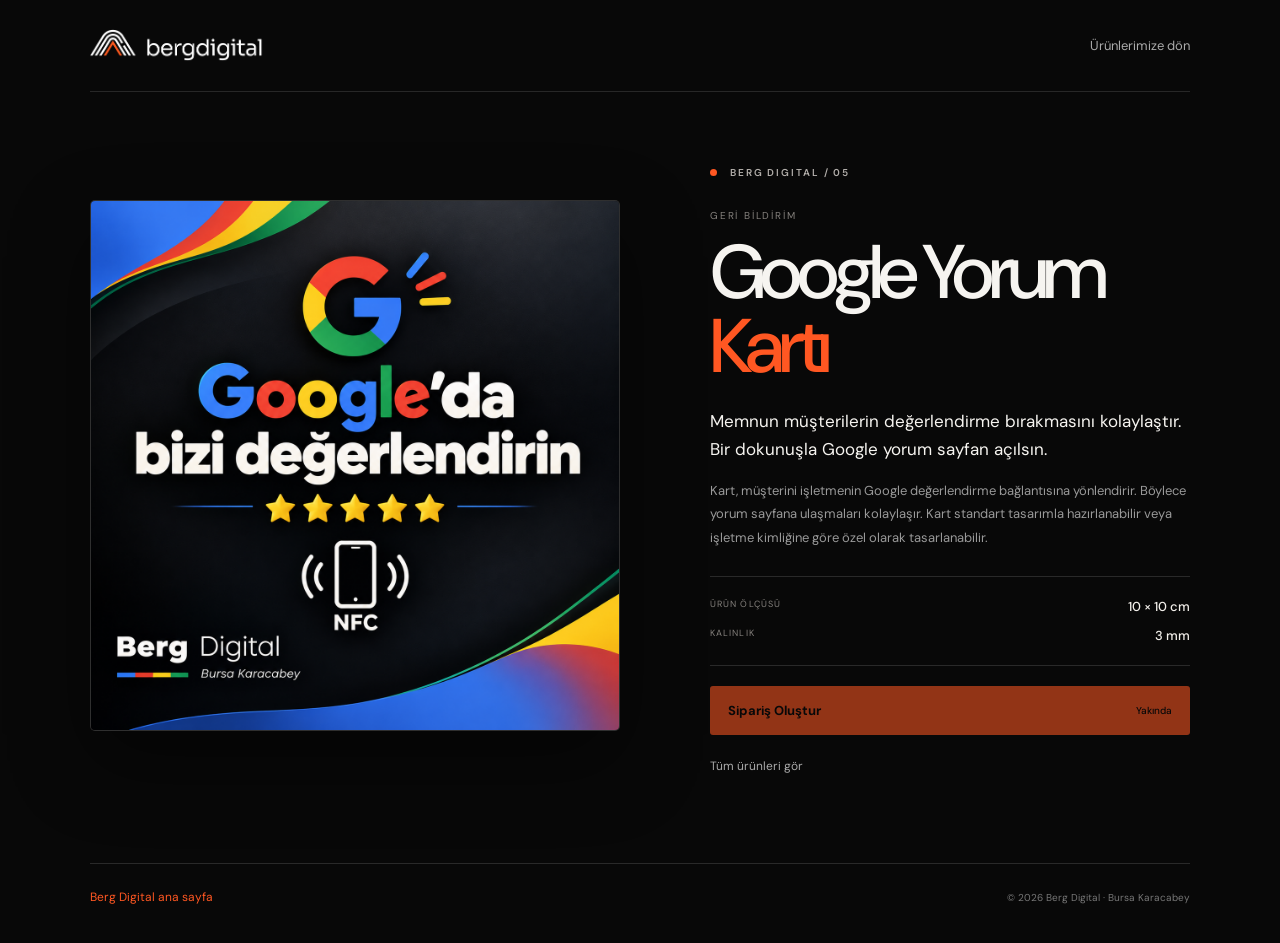
==== urun-google-yorum.html @ 89a83dd9 "Refresh transparent favicon references" ====
<!doctype html>
<html lang="tr"><head><meta charset="utf-8"><meta name="viewport" content="width=device-width, initial-scale=1"><meta name="theme-color" content="#080808"><meta name="description" content="Müşterilerin Google değerlendirme sayfana tek dokunuşla ulaşsın. Berg Digital Google yorum NFC kartı, standart veya markaya özel tasarımla."><title>Google Yorum NFC Kartı | Berg Digital</title><link rel="stylesheet" href="style-products-v2.css">  <link rel="icon" type="image/png" sizes="1024x1024" href="/favicon.png?v=transparent-20261031">

<link rel="canonical" href="https://bergdigital.com.tr/urun-google-yorum.html">
<meta property="og:type" content="product">
<meta property="og:site_name" content="Berg Digital">
<meta property="og:title" content="Google Yorum NFC Kartı | Berg Digital">
<meta property="og:description" content="Müşterilerin Google değerlendirme sayfana tek dokunuşla ulaşsın. Berg Digital Google yorum NFC kartı, standart veya markaya özel tasarımla.">
<meta property="og:url" content="https://bergdigital.com.tr/urun-google-yorum.html">
<meta property="og:image" content="https://bergdigital.com.tr/assets/products/high-quality/google-yorum.png">
<meta property="og:image:alt" content="Google yorum NFC kartı tasarımı">
<meta name="twitter:card" content="summary_large_image">
</head>
<body class="product-page"><div class="catalog-shell">
  <header class="catalog-topbar"><a class="catalog-brand" href="index.html?from=products&v=lossless-png" aria-label="Berg Digital ana sayfa"><img src="assets/bergdigital-logo.png" alt="Berg Digital"></a><a class="catalog-back" href="urunler.html?v=lossless-png">Ürünlerimize dön</a></header>
  <main class="product-detail"><div class="product-detail-image"><img src="assets/products/high-quality/google-yorum.png" alt="Google yorum NFC kartı tasarımı"></div><section class="product-detail-copy"><p class="eyebrow"><span></span> BERG DIGITAL / 05</p><p class="product-kicker">GERİ BİLDİRİM</p><h1>Google Yorum<br><em>Kartı</em></h1><p class="product-lead">Memnun müşterilerin değerlendirme bırakmasını kolaylaştır. Bir dokunuşla Google yorum sayfan açılsın.</p><p class="product-description">Kart, müşterini işletmenin Google değerlendirme bağlantısına yönlendirir. Böylece yorum sayfana ulaşmaları kolaylaşır. Kart standart tasarımla hazırlanabilir veya işletme kimliğine göre özel olarak tasarlanabilir.</p><div class="product-spec"><span>ÜRÜN ÖLÇÜSÜ</span><strong>10 × 10 cm</strong><span>KALINLIK</span><strong>3 mm</strong></div><button class="product-order" type="button" disabled aria-disabled="true">Sipariş Oluştur <span>Yakında</span></button><a class="back-to-products" href="urunler.html?v=lossless-png">Tüm ürünleri gör</a></section></main>
  <footer class="catalog-footer"><a href="index.html?from=products&v=lossless-png">Berg Digital ana sayfa</a><small>© 2026 Berg Digital · Bursa Karacabey</small></footer>
</div><script src="site-transition-v4.js"></script></body></html>
---- style-products-v2.css ----
@import url('https://fonts.googleapis.com/css2?family=DM+Sans:wght@400;500;600;700&display=swap');

:root {
  --orange: #ff5722;
  --black: #080808;
  --white: #f6f4f0;
  --muted: #a6a39f;
}

* { box-sizing: border-box; }
html { scroll-behavior: smooth; }
body { margin: 0; background: var(--black); color: var(--white); font-family: 'DM Sans', Arial, sans-serif; }
a { color: inherit; text-decoration: none; }
.site { max-width: 1600px; margin: auto; padding: 0 7vw; }
.site[inert] { visibility: hidden; }

.topbar { height: 92px; display: flex; align-items: center; justify-content: space-between; border-bottom: 1px solid #ffffff20; }
.brand img { display: block; width: 174px; height: auto; }
.topbar nav { display: flex; gap: 36px; color: #bbb; font-size: 13px; }
.topbar nav a:hover, footer a:hover { color: var(--orange); }
.nav-cta, .button { display: inline-flex; align-items: center; gap: 26px; background: var(--orange); color: #090909; font-size: 13px; font-weight: 700; padding: 15px 19px; border-radius: 3px; }

.hero { min-height: 650px; display: grid; grid-template-columns: 1fr 1fr; align-items: center; position: relative; padding: 65px 0 95px; }
.eyebrow { font-size: 10px; letter-spacing: .19em; color: #b2aeaa; font-weight: 600; }
.eyebrow > span { display: inline-block; width: 7px; height: 7px; background: var(--orange); border-radius: 50%; margin-right: 9px; }
.hero h1, .how h2 { font-size: clamp(50px, 7.3vw, 104px); line-height: .99; letter-spacing: -.075em; margin: 30px 0 24px; font-weight: 500; }
.hero h1 em, .how h2 em { font-style: normal; color: var(--orange); }
.intro-copy { max-width: 390px; color: #aaa; line-height: 1.7; font-size: 15px; margin: 0 0 27px; }
.button { padding: 17px 21px; }
.microcopy { color: #777; font-size: 10px; margin-top: 17px; }

.hero-art { height: 460px; display: grid; place-items: center; position: relative; overflow: hidden; }
.card { width: min(370px, 70vw); height: 232px; margin: 0; border-radius: 13px; overflow: hidden; position: relative; z-index: 1; transform: rotate(-9deg); background: #0a0a0a; box-shadow: 0 35px 90px #000, 0 0 0 1px #ffffff35; }
.card-symbol { position: absolute; width: 132px; height: auto; left: 50%; top: 48%; transform: translate(-50%, -50%); }
.card-wordmark { position: absolute; left: 9%; bottom: 10%; color: #fff; font-size: 11px; font-weight: 600; letter-spacing: -.035em; }
.orbit { position: absolute; width: 400px; height: 400px; border: 1px solid #ffffff12; border-radius: 50%; }
.orbit-two { width: 510px; height: 510px; border-color: #ff572222; }
.art-caption { position: absolute; bottom: 25px; right: 4%; font-size: 9px; letter-spacing: .2em; color: #777; }
.hero-index { position: absolute; bottom: 25px; left: 0; color: #777; font-size: 9px; letter-spacing: .15em; }
.hero-index span { color: var(--orange); padding: 0 8px; }

.products { border-top: 1px solid #ffffff22; padding: 90px 0; }
.products-heading { max-width: 640px; margin-bottom: 34px; }
.products-heading h2 { font-size: clamp(36px, 5.2vw, 64px); line-height: 1.05; letter-spacing: -.06em; margin: 20px 0 14px; font-weight: 500; }
.products-heading > p:last-child { color: #999; font-size: 14px; max-width: 500px; line-height: 1.7; }
.product-grid { display: grid; grid-template-columns: repeat(3, minmax(0, 1fr)); gap: 16px; }
.product-card { min-height: 210px; padding: 25px; border: 1px solid #ffffff20; border-radius: 4px; background: linear-gradient(145deg, #151515, #0d0d0d); transition: border-color .2s, transform .2s; }
.product-card:hover { border-color: #ff5722aa; transform: translateY(-3px); }
.product-number { color: var(--orange); font-size: 9px; letter-spacing: .16em; }
.product-card h3 { font-size: 17px; font-weight: 600; margin: 24px 0 8px; }
.product-card p { color: #999; font-size: 12px; line-height: 1.7; }

.how { border-top: 1px solid #ffffff22; padding: 100px 0; display: grid; grid-template-columns: 1fr 1fr; gap: 7vw; }
.how h2 { font-size: clamp(42px, 5.2vw, 68px); margin-top: 25px; }
.steps article { display: flex; gap: 26px; padding: 21px 0; border-bottom: 1px solid #ffffff22; }
.steps b { color: var(--orange); font-size: 12px; padding-top: 4px; }
.steps h3 { font-size: 16px; margin: 0 0 7px; font-weight: 500; }
.steps p { font-size: 12px; color: #999; margin: 0; }
footer { padding: 28px 0 40px; border-top: 1px solid #ffffff22; display: flex; align-items: center; gap: 28px; font-size: 12px; }
footer a { color: var(--orange); }
footer small { margin-left: auto; color: #777; }

.intro-screen { position: fixed; inset: 0; z-index: 10; background: #000; display: grid; place-items: center; overflow: hidden; transition: opacity .7s ease, visibility .7s ease; }
.intro-screen.done { opacity: 0; visibility: hidden; pointer-events: none; }
.intro-screen video { position: absolute; width: 100%; height: 100%; object-fit: contain; background: #000; }
.intro-shade { position: absolute; inset: 0; background: linear-gradient(0deg, #000b, transparent 40%, #0003); pointer-events: none; }
.intro-caption { position: absolute; bottom: 8vh; z-index: 1; display: flex; flex-direction: column; align-items: center; gap: 12px; padding: 0 20px; text-align: center; }
.intro-caption p { margin: 0; font-size: 9px; letter-spacing: .22em; color: #e6e6e6; }
#sound-hint { font-size: 9px; letter-spacing: .16em; color: var(--orange); }
.skip-button { position: absolute; z-index: 2; top: 26px; right: 28px; padding: 10px; border: 0; background: transparent; color: #ccc; font: 12px 'DM Sans', Arial, sans-serif; cursor: pointer; }
.skip-button:hover { color: var(--orange); }

@media (max-width: 720px) {
  .site { padding: 0 23px; }
  .topbar { height: 72px; }
  .brand img { width: 145px; }
  .topbar nav { display: none; }
  .nav-cta { font-size: 11px; padding: 12px; }
  .hero { grid-template-columns: 1fr; padding: 60px 0 75px; min-height: auto; }
  .hero h1 { font-size: clamp(56px, 15vw, 90px); margin: 24px 0; }
  .hero-art { height: 340px; margin-top: 16px; }
  .card { width: min(340px, 82vw); height: 215px; }
  .orbit { width: 300px; height: 300px; }
  .orbit-two { width: 380px; height: 380px; }
  .hero-index { bottom: 14px; }
  .products { padding: 72px 0; }
  .product-grid { grid-template-columns: 1fr; gap: 12px; }
  .product-card { min-height: auto; }
  .product-card h3 { margin-top: 16px; }
  .how { padding: 72px 0; grid-template-columns: 1fr; gap: 30px; }
  .how h2 { font-size: 52px; margin-bottom: 0; }
  .steps article { gap: 18px; }
  footer { flex-wrap: wrap; gap: 15px; }
  footer small { width: 100%; margin: 5px 0 0; }
  .intro-caption { bottom: 10vh; }
  .intro-caption p { line-height: 1.7; }
  .skip-button { right: 12px; top: 12px; }
}

@media (prefers-reduced-motion: reduce) {
  *, *::before, *::after { scroll-behavior: auto !important; transition: none !important; }
}

/* Product catalogue */
.catalog-page { min-height: 100vh; }
.catalog-shell { max-width: 1600px; margin: auto; padding: 0 7vw; }
.catalog-topbar { height: 92px; display: flex; align-items: center; justify-content: space-between; border-bottom: 1px solid #ffffff20; }
.catalog-brand img { display: block; width: 174px; height: auto; }
.catalog-back { color: #aaa; font-size: 13px; transition: color .2s; }
.catalog-back:hover, .catalog-footer a:hover { color: var(--orange); }
.catalog-banner { min-height: 330px; position: relative; overflow: hidden; padding: 61px 7%; border: 1px solid #ffffff20; border-top: 0; background: radial-gradient(ellipse at 91% 12%, #ff572229, transparent 40%), linear-gradient(120deg, #131313, #090909 72%); }
.catalog-banner h1 { position: relative; z-index: 1; font-size: clamp(48px, 7vw, 88px); line-height: .98; letter-spacing: -.075em; font-weight: 500; margin: 22px 0 16px; }
.catalog-banner h1 em { font-style: normal; color: var(--orange); }
.catalog-banner > p:not(.eyebrow) { position: relative; z-index: 1; color: #aaa; font-size: 14px; line-height: 1.7; max-width: 470px; margin: 0; }
.banner-wordmark { position: absolute; width: min(33%, 360px); right: 6%; top: 50%; transform: translateY(-50%); opacity: .94; }
.catalog-products { padding: 76px 0 35px; }
.catalog-heading { display: flex; align-items: end; justify-content: space-between; gap: 20px; margin-bottom: 27px; }
.catalog-heading h2 { font-size: clamp(38px, 5vw, 60px); letter-spacing: -.065em; font-weight: 500; margin: 12px 0 0; }
.catalog-heading > p { color: #999; font-size: 13px; margin: 0 0 9px; }
.catalog-grid { display: grid; grid-template-columns: repeat(3, minmax(0, 1fr)); gap: 18px; align-items: start; }
.catalog-card { display: block; color: inherit; text-decoration: none; border: 1px solid #ffffff20; background: #101010; border-radius: 5px; overflow: hidden; transition: border-color .2s, transform .2s; }
.catalog-card:hover { border-color: #ff5722aa; transform: translateY(-3px); }
.catalog-card > img { display: block; width: 100%; aspect-ratio: 1; object-fit: cover; background: #171717; }
.catalog-card-title { display: flex; flex-direction: column; padding: 19px 20px 20px; }
.catalog-card-title small { color: var(--orange); letter-spacing: .15em; font-size: 9px; }
.catalog-card-title b { font-weight: 600; font-size: 19px; margin: 9px 0 15px; }
.catalog-card-title i { display: flex; justify-content: space-between; align-items: center; color: #999; font-size: 11px; font-style: normal; }
.catalog-card-title i span { color: var(--orange); font-size: 18px; transition: transform .2s; }
.catalog-note { color: #777; font-size: 11px; margin-top: 22px; }
.catalog-footer { border-top: 1px solid #ffffff22; padding: 25px 0 38px; display: flex; justify-content: space-between; gap: 20px; color: #999; font-size: 12px; }
.catalog-footer a { color: var(--orange); }
.catalog-footer small { color: #777; }
@media (max-width: 900px) {
  .catalog-grid { grid-template-columns: repeat(2, minmax(0, 1fr)); }
  .banner-wordmark { width: min(30%, 250px); right: 4%; }
  .catalog-banner { padding-left: 5%; }
}
@media (max-width: 620px) {
  .catalog-shell { padding: 0 20px; }
  .catalog-topbar { height: 72px; }
  .catalog-brand img { width: 145px; }
  .catalog-banner { min-height: auto; padding: 43px 24px 185px; }
  .catalog-banner h1 { font-size: clamp(48px, 14vw, 72px); }
  .catalog-banner > p:not(.eyebrow) { font-size: 13px; }
  .banner-wordmark { width: min(72%, 260px); right: 24px; top: auto; bottom: 24px; transform: none; }
  .catalog-products { padding-top: 55px; }
  .catalog-heading { display: block; }
  .catalog-heading > p { margin-top: 12px; }
  .catalog-grid { grid-template-columns: 1fr; gap: 14px; }
  .catalog-card > img { aspect-ratio: 1.08; }
  .catalog-footer { flex-direction: column; }
}

/* Individual NFC product pages */
.product-detail { display: grid; grid-template-columns: minmax(0, 1.05fr) minmax(340px, .95fr); align-items: center; gap: clamp(38px, 7vw, 100px); padding: 64px 0 88px; }
.product-detail-image { border: 1px solid #ffffff20; border-radius: 5px; overflow: hidden; background: #111; box-shadow: 0 30px 80px #0007; }
.product-detail-image img { display: block; width: 100%; height: auto; }
.product-detail-copy { max-width: 520px; }
.product-kicker { color: #85817d; letter-spacing: .18em; font-size: 10px; margin: 30px 0 -14px; }
.product-detail-copy h1 { font-size: clamp(48px, 6vw, 76px); line-height: .98; letter-spacing: -.075em; font-weight: 500; margin: 28px 0 22px; }
.product-detail-copy h1 em { color: var(--orange); font-style: normal; }
.product-lead { color: var(--white); font-size: 17px; line-height: 1.65; margin: 0 0 16px; }
.product-description { color: #999; font-size: 13px; line-height: 1.8; margin: 0; }
.product-spec { display: grid; grid-template-columns: 1fr auto; gap: 12px 20px; padding: 21px 0; margin: 27px 0 20px; border-top: 1px solid #ffffff22; border-bottom: 1px solid #ffffff22; }
.product-spec span { color: #85817d; letter-spacing: .12em; font-size: 9px; }
.product-spec strong { text-align: right; color: #f2efea; font-size: 13px; font-weight: 500; }
.product-order { width: 100%; display: flex; align-items: center; justify-content: space-between; padding: 16px 18px; border: 0; border-radius: 3px; background: var(--orange); color: #090909; font: 700 13px 'DM Sans', Arial, sans-serif; opacity: .56; cursor: not-allowed; }
.product-order span { font-size: 10px; font-weight: 500; }
.back-to-products { display: inline-flex; gap: 12px; color: #aaa; font-size: 12px; margin-top: 23px; }
.back-to-products span { color: var(--orange); }
.back-to-products:hover { color: var(--orange); }
.product-page { transition: opacity .18s ease, transform .18s ease; }
.product-page.leaving { opacity: 0; transform: translateY(4px); }
.catalog-page { transition: opacity .18s ease, transform .18s ease; }
.catalog-page.leaving { opacity: 0; transform: translateY(4px); }
.site { opacity: 0; transition: opacity .3s ease; }
.site.is-visible { opacity: 1; }
.site.leaving { opacity: 0; }
.intro-screen.quick-exit { transition-duration: .28s; }
@media (max-width: 760px) {
  .product-detail { grid-template-columns: 1fr; gap: 32px; padding: 36px 0 62px; }
  .product-detail-image { max-width: 620px; }
  .product-detail-copy { max-width: none; }
  .product-kicker { margin-top: 3px; }
  .product-detail-copy h1 { font-size: clamp(48px, 13vw, 70px); }
}
@media (prefers-reduced-motion: reduce) {
  .catalog-card, .product-page, .site, .intro-screen { transition: none !important; }
}
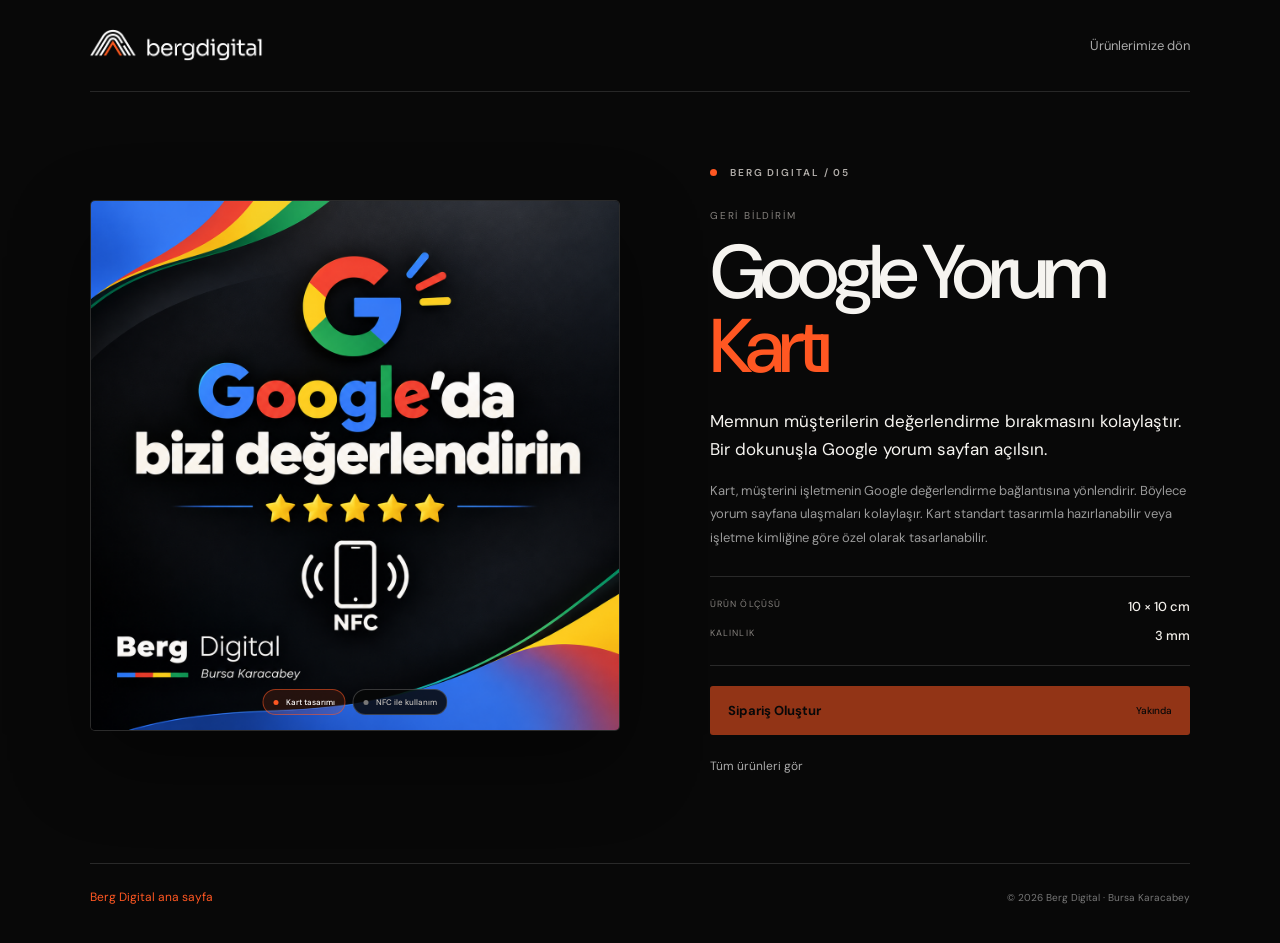
==== commit 1626ed8b: "Add NFC phone animation to product page" ====
--- a/urun-google-yorum.html
+++ b/urun-google-yorum.html
@@ -1,5 +1,5 @@
 <!doctype html>
-<html lang="tr"><head><meta charset="utf-8"><meta name="viewport" content="width=device-width, initial-scale=1"><meta name="theme-color" content="#080808"><meta name="description" content="Müşterilerin Google değerlendirme sayfana tek dokunuşla ulaşsın. Berg Digital Google yorum NFC kartı, standart veya markaya özel tasarımla."><title>Google Yorum NFC Kartı | Berg Digital</title><link rel="stylesheet" href="style-products-v2.css">  <link rel="icon" type="image/png" sizes="1024x1024" href="/favicon.png?v=transparent-20261031">
+<html lang="tr"><head><meta charset="utf-8"><meta name="viewport" content="width=device-width, initial-scale=1"><meta name="theme-color" content="#080808"><meta name="description" content="Müşterilerin Google değerlendirme sayfana tek dokunuşla ulaşsın. Berg Digital Google yorum NFC kartı, standart veya markaya özel tasarımla."><title>Google Yorum NFC Kartı | Berg Digital</title><link rel="stylesheet" href="style-products-v2.css">  <link rel="icon" type="image/png" sizes="1024x1024" href="/favicon.png?v=berg-black-mark-20261031">
 
 <link rel="canonical" href="https://bergdigital.com.tr/urun-google-yorum.html">
 <meta property="og:type" content="product">
@@ -15,4 +15,4 @@
   <header class="catalog-topbar"><a class="catalog-brand" href="index.html?from=products&v=lossless-png" aria-label="Berg Digital ana sayfa"><img src="assets/bergdigital-logo.png" alt="Berg Digital"></a><a class="catalog-back" href="urunler.html?v=lossless-png">Ürünlerimize dön</a></header>
   <main class="product-detail"><div class="product-detail-image"><img src="assets/products/high-quality/google-yorum.png" alt="Google yorum NFC kartı tasarımı"></div><section class="product-detail-copy"><p class="eyebrow"><span></span> BERG DIGITAL / 05</p><p class="product-kicker">GERİ BİLDİRİM</p><h1>Google Yorum<br><em>Kartı</em></h1><p class="product-lead">Memnun müşterilerin değerlendirme bırakmasını kolaylaştır. Bir dokunuşla Google yorum sayfan açılsın.</p><p class="product-description">Kart, müşterini işletmenin Google değerlendirme bağlantısına yönlendirir. Böylece yorum sayfana ulaşmaları kolaylaşır. Kart standart tasarımla hazırlanabilir veya işletme kimliğine göre özel olarak tasarlanabilir.</p><div class="product-spec"><span>ÜRÜN ÖLÇÜSÜ</span><strong>10 × 10 cm</strong><span>KALINLIK</span><strong>3 mm</strong></div><button class="product-order" type="button" disabled aria-disabled="true">Sipariş Oluştur <span>Yakında</span></button><a class="back-to-products" href="urunler.html?v=lossless-png">Tüm ürünleri gör</a></section></main>
   <footer class="catalog-footer"><a href="index.html?from=products&v=lossless-png">Berg Digital ana sayfa</a><small>© 2026 Berg Digital · Bursa Karacabey</small></footer>
-</div><script src="site-transition-v4.js"></script></body></html>
+</div><script src="product-nfc-gallery.js?v=nfc-product-phone-1"></script><script src="site-transition-v4.js"></script></body></html>
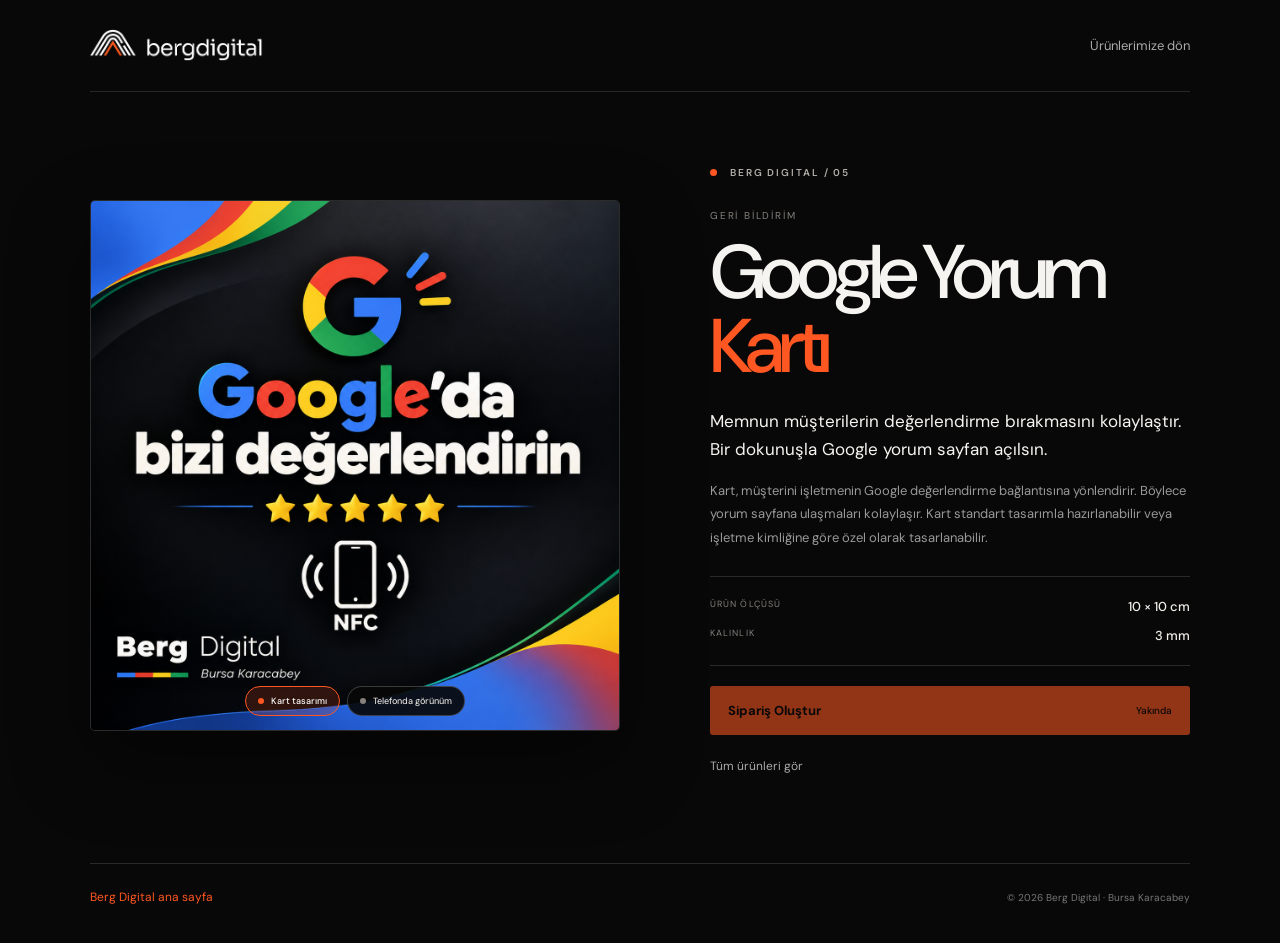
==== commit da2ae085: "Refresh swipeable NFC product animation" ====
--- a/urun-google-yorum.html
+++ b/urun-google-yorum.html
@@ -15,4 +15,4 @@
   <header class="catalog-topbar"><a class="catalog-brand" href="index.html?from=products&v=lossless-png" aria-label="Berg Digital ana sayfa"><img src="assets/bergdigital-logo.png" alt="Berg Digital"></a><a class="catalog-back" href="urunler.html?v=lossless-png">Ürünlerimize dön</a></header>
   <main class="product-detail"><div class="product-detail-image"><img src="assets/products/high-quality/google-yorum.png" alt="Google yorum NFC kartı tasarımı"></div><section class="product-detail-copy"><p class="eyebrow"><span></span> BERG DIGITAL / 05</p><p class="product-kicker">GERİ BİLDİRİM</p><h1>Google Yorum<br><em>Kartı</em></h1><p class="product-lead">Memnun müşterilerin değerlendirme bırakmasını kolaylaştır. Bir dokunuşla Google yorum sayfan açılsın.</p><p class="product-description">Kart, müşterini işletmenin Google değerlendirme bağlantısına yönlendirir. Böylece yorum sayfana ulaşmaları kolaylaşır. Kart standart tasarımla hazırlanabilir veya işletme kimliğine göre özel olarak tasarlanabilir.</p><div class="product-spec"><span>ÜRÜN ÖLÇÜSÜ</span><strong>10 × 10 cm</strong><span>KALINLIK</span><strong>3 mm</strong></div><button class="product-order" type="button" disabled aria-disabled="true">Sipariş Oluştur <span>Yakında</span></button><a class="back-to-products" href="urunler.html?v=lossless-png">Tüm ürünleri gör</a></section></main>
   <footer class="catalog-footer"><a href="index.html?from=products&v=lossless-png">Berg Digital ana sayfa</a><small>© 2026 Berg Digital · Bursa Karacabey</small></footer>
-</div><script src="product-nfc-gallery.js?v=nfc-product-phone-1"></script><script src="site-transition-v4.js"></script></body></html>
+</div><script src="product-nfc-gallery.js?v=nfc-product-phone-2"></script><script src="site-transition-v4.js"></script></body></html>
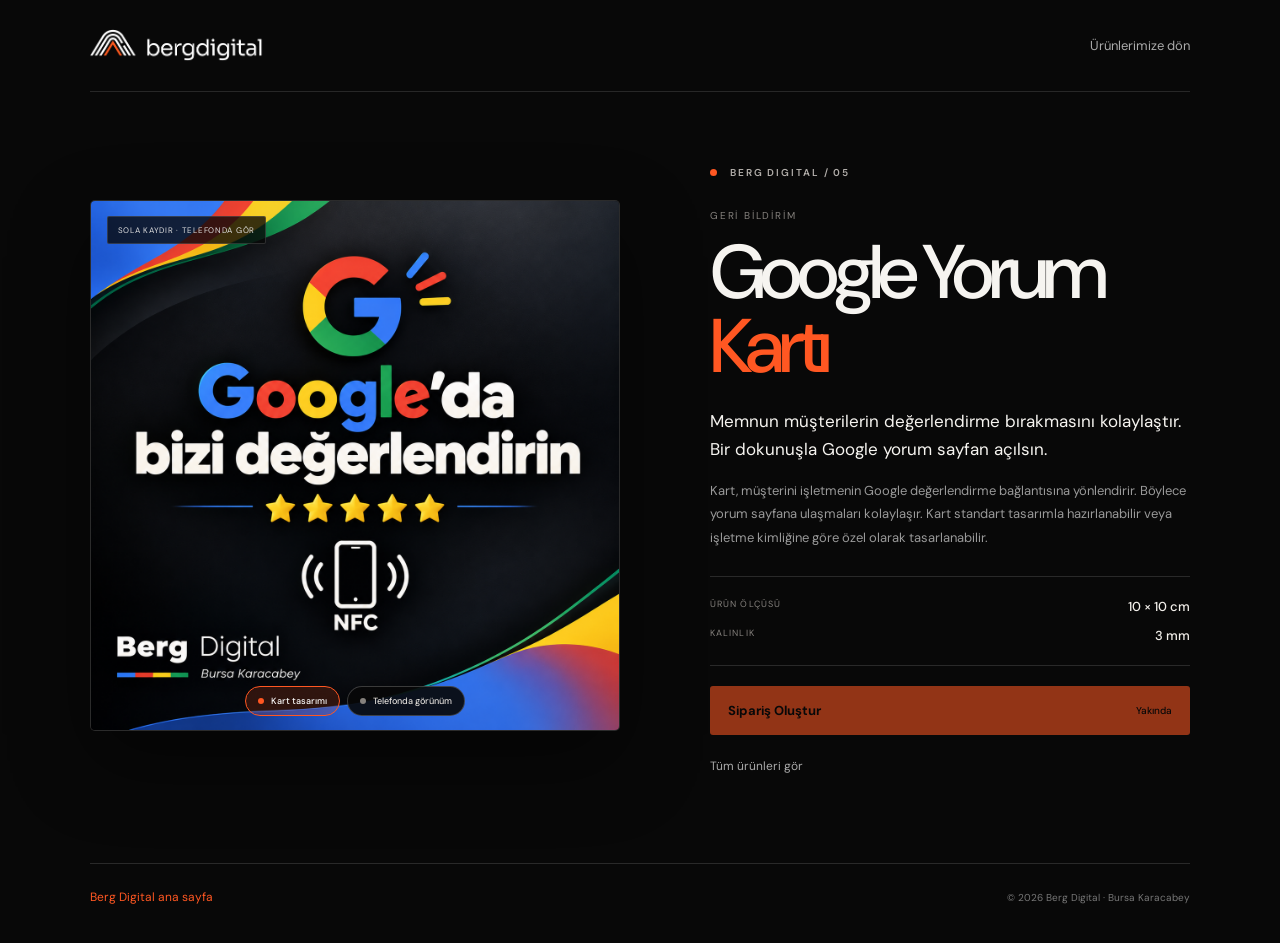
==== commit c88fe6c2: "Refresh product page swipe gallery assets" ====
--- a/urun-google-yorum.html
+++ b/urun-google-yorum.html
@@ -15,4 +15,4 @@
   <header class="catalog-topbar"><a class="catalog-brand" href="index.html?from=products&v=lossless-png" aria-label="Berg Digital ana sayfa"><img src="assets/bergdigital-logo.png" alt="Berg Digital"></a><a class="catalog-back" href="urunler.html?v=lossless-png">Ürünlerimize dön</a></header>
   <main class="product-detail"><div class="product-detail-image"><img src="assets/products/high-quality/google-yorum.png" alt="Google yorum NFC kartı tasarımı"></div><section class="product-detail-copy"><p class="eyebrow"><span></span> BERG DIGITAL / 05</p><p class="product-kicker">GERİ BİLDİRİM</p><h1>Google Yorum<br><em>Kartı</em></h1><p class="product-lead">Memnun müşterilerin değerlendirme bırakmasını kolaylaştır. Bir dokunuşla Google yorum sayfan açılsın.</p><p class="product-description">Kart, müşterini işletmenin Google değerlendirme bağlantısına yönlendirir. Böylece yorum sayfana ulaşmaları kolaylaşır. Kart standart tasarımla hazırlanabilir veya işletme kimliğine göre özel olarak tasarlanabilir.</p><div class="product-spec"><span>ÜRÜN ÖLÇÜSÜ</span><strong>10 × 10 cm</strong><span>KALINLIK</span><strong>3 mm</strong></div><button class="product-order" type="button" disabled aria-disabled="true">Sipariş Oluştur <span>Yakında</span></button><a class="back-to-products" href="urunler.html?v=lossless-png">Tüm ürünleri gör</a></section></main>
   <footer class="catalog-footer"><a href="index.html?from=products&v=lossless-png">Berg Digital ana sayfa</a><small>© 2026 Berg Digital · Bursa Karacabey</small></footer>
-</div><script src="product-nfc-gallery.js?v=nfc-product-phone-2"></script><script src="site-transition-v4.js"></script></body></html>
+</div><script src="product-nfc-gallery.js?v=nfc-product-phone-3"></script><script src="site-transition-v4.js"></script></body></html>
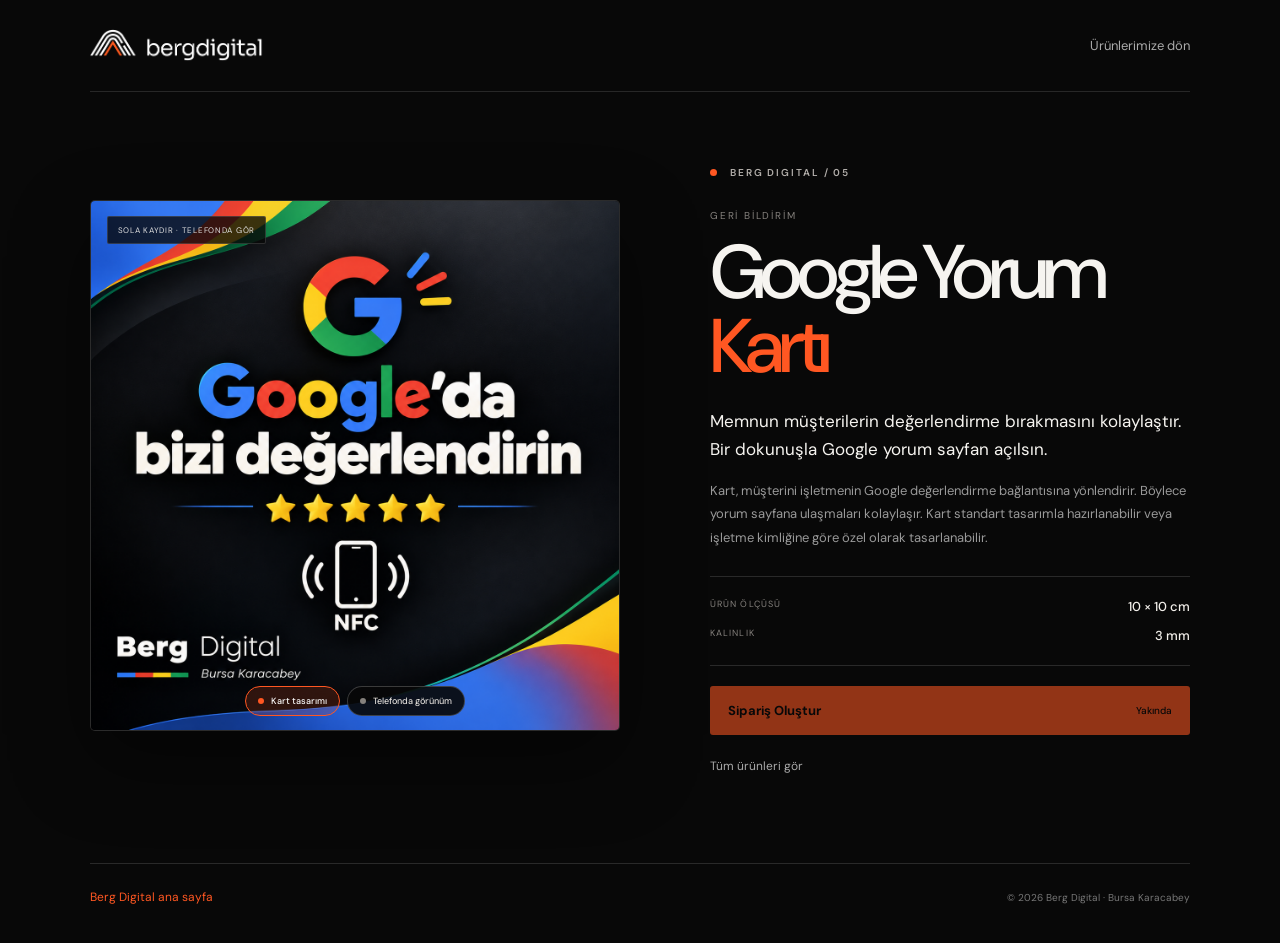
==== commit 4e55acb0: "Refresh animated product phone preview" ====
--- a/urun-google-yorum.html
+++ b/urun-google-yorum.html
@@ -15,4 +15,4 @@
   <header class="catalog-topbar"><a class="catalog-brand" href="index.html?from=products&v=lossless-png" aria-label="Berg Digital ana sayfa"><img src="assets/bergdigital-logo.png" alt="Berg Digital"></a><a class="catalog-back" href="urunler.html?v=lossless-png">Ürünlerimize dön</a></header>
   <main class="product-detail"><div class="product-detail-image"><img src="assets/products/high-quality/google-yorum.png" alt="Google yorum NFC kartı tasarımı"></div><section class="product-detail-copy"><p class="eyebrow"><span></span> BERG DIGITAL / 05</p><p class="product-kicker">GERİ BİLDİRİM</p><h1>Google Yorum<br><em>Kartı</em></h1><p class="product-lead">Memnun müşterilerin değerlendirme bırakmasını kolaylaştır. Bir dokunuşla Google yorum sayfan açılsın.</p><p class="product-description">Kart, müşterini işletmenin Google değerlendirme bağlantısına yönlendirir. Böylece yorum sayfana ulaşmaları kolaylaşır. Kart standart tasarımla hazırlanabilir veya işletme kimliğine göre özel olarak tasarlanabilir.</p><div class="product-spec"><span>ÜRÜN ÖLÇÜSÜ</span><strong>10 × 10 cm</strong><span>KALINLIK</span><strong>3 mm</strong></div><button class="product-order" type="button" disabled aria-disabled="true">Sipariş Oluştur <span>Yakında</span></button><a class="back-to-products" href="urunler.html?v=lossless-png">Tüm ürünleri gör</a></section></main>
   <footer class="catalog-footer"><a href="index.html?from=products&v=lossless-png">Berg Digital ana sayfa</a><small>© 2026 Berg Digital · Bursa Karacabey</small></footer>
-</div><script src="product-nfc-gallery.js?v=nfc-product-phone-3"></script><script src="site-transition-v4.js"></script></body></html>
+</div><script src="product-nfc-gallery.js?v=nfc-product-phone-4"></script><script src="site-transition-v4.js"></script></body></html>
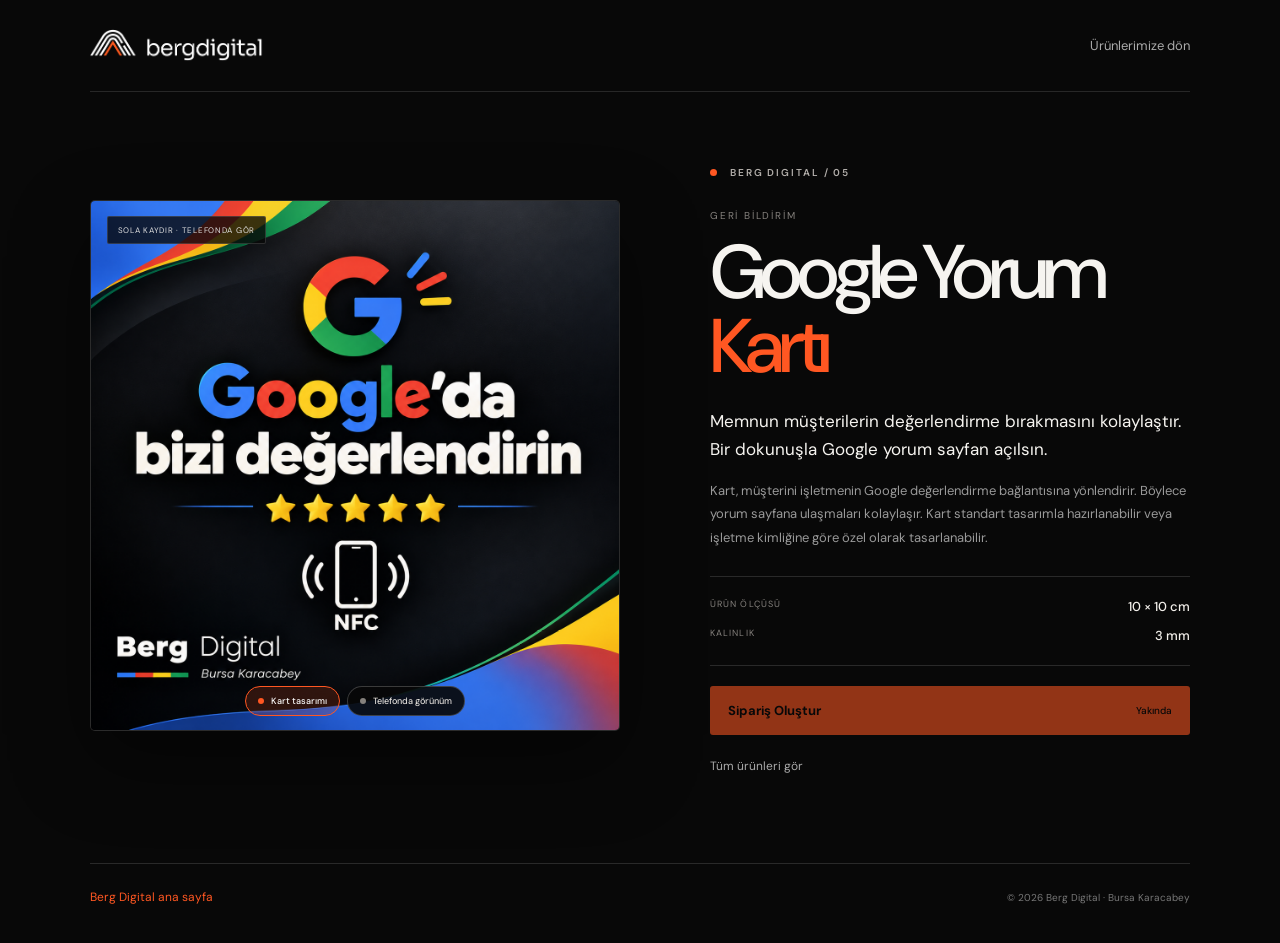
==== commit e6f2f009: "Refresh navigation fix and phone preview size" ====
--- a/urun-google-yorum.html
+++ b/urun-google-yorum.html
@@ -15,4 +15,4 @@
   <header class="catalog-topbar"><a class="catalog-brand" href="index.html?from=products&v=lossless-png" aria-label="Berg Digital ana sayfa"><img src="assets/bergdigital-logo.png" alt="Berg Digital"></a><a class="catalog-back" href="urunler.html?v=lossless-png">Ürünlerimize dön</a></header>
   <main class="product-detail"><div class="product-detail-image"><img src="assets/products/high-quality/google-yorum.png" alt="Google yorum NFC kartı tasarımı"></div><section class="product-detail-copy"><p class="eyebrow"><span></span> BERG DIGITAL / 05</p><p class="product-kicker">GERİ BİLDİRİM</p><h1>Google Yorum<br><em>Kartı</em></h1><p class="product-lead">Memnun müşterilerin değerlendirme bırakmasını kolaylaştır. Bir dokunuşla Google yorum sayfan açılsın.</p><p class="product-description">Kart, müşterini işletmenin Google değerlendirme bağlantısına yönlendirir. Böylece yorum sayfana ulaşmaları kolaylaşır. Kart standart tasarımla hazırlanabilir veya işletme kimliğine göre özel olarak tasarlanabilir.</p><div class="product-spec"><span>ÜRÜN ÖLÇÜSÜ</span><strong>10 × 10 cm</strong><span>KALINLIK</span><strong>3 mm</strong></div><button class="product-order" type="button" disabled aria-disabled="true">Sipariş Oluştur <span>Yakında</span></button><a class="back-to-products" href="urunler.html?v=lossless-png">Tüm ürünleri gör</a></section></main>
   <footer class="catalog-footer"><a href="index.html?from=products&v=lossless-png">Berg Digital ana sayfa</a><small>© 2026 Berg Digital · Bursa Karacabey</small></footer>
-</div><script src="product-nfc-gallery.js?v=nfc-product-phone-4"></script><script src="site-transition-v4.js"></script></body></html>
+</div><script src="product-nfc-gallery.js?v=nfc-product-phone-5"></script><script src="site-transition-v4.js?v=back-fix-20261031"></script></body></html>
